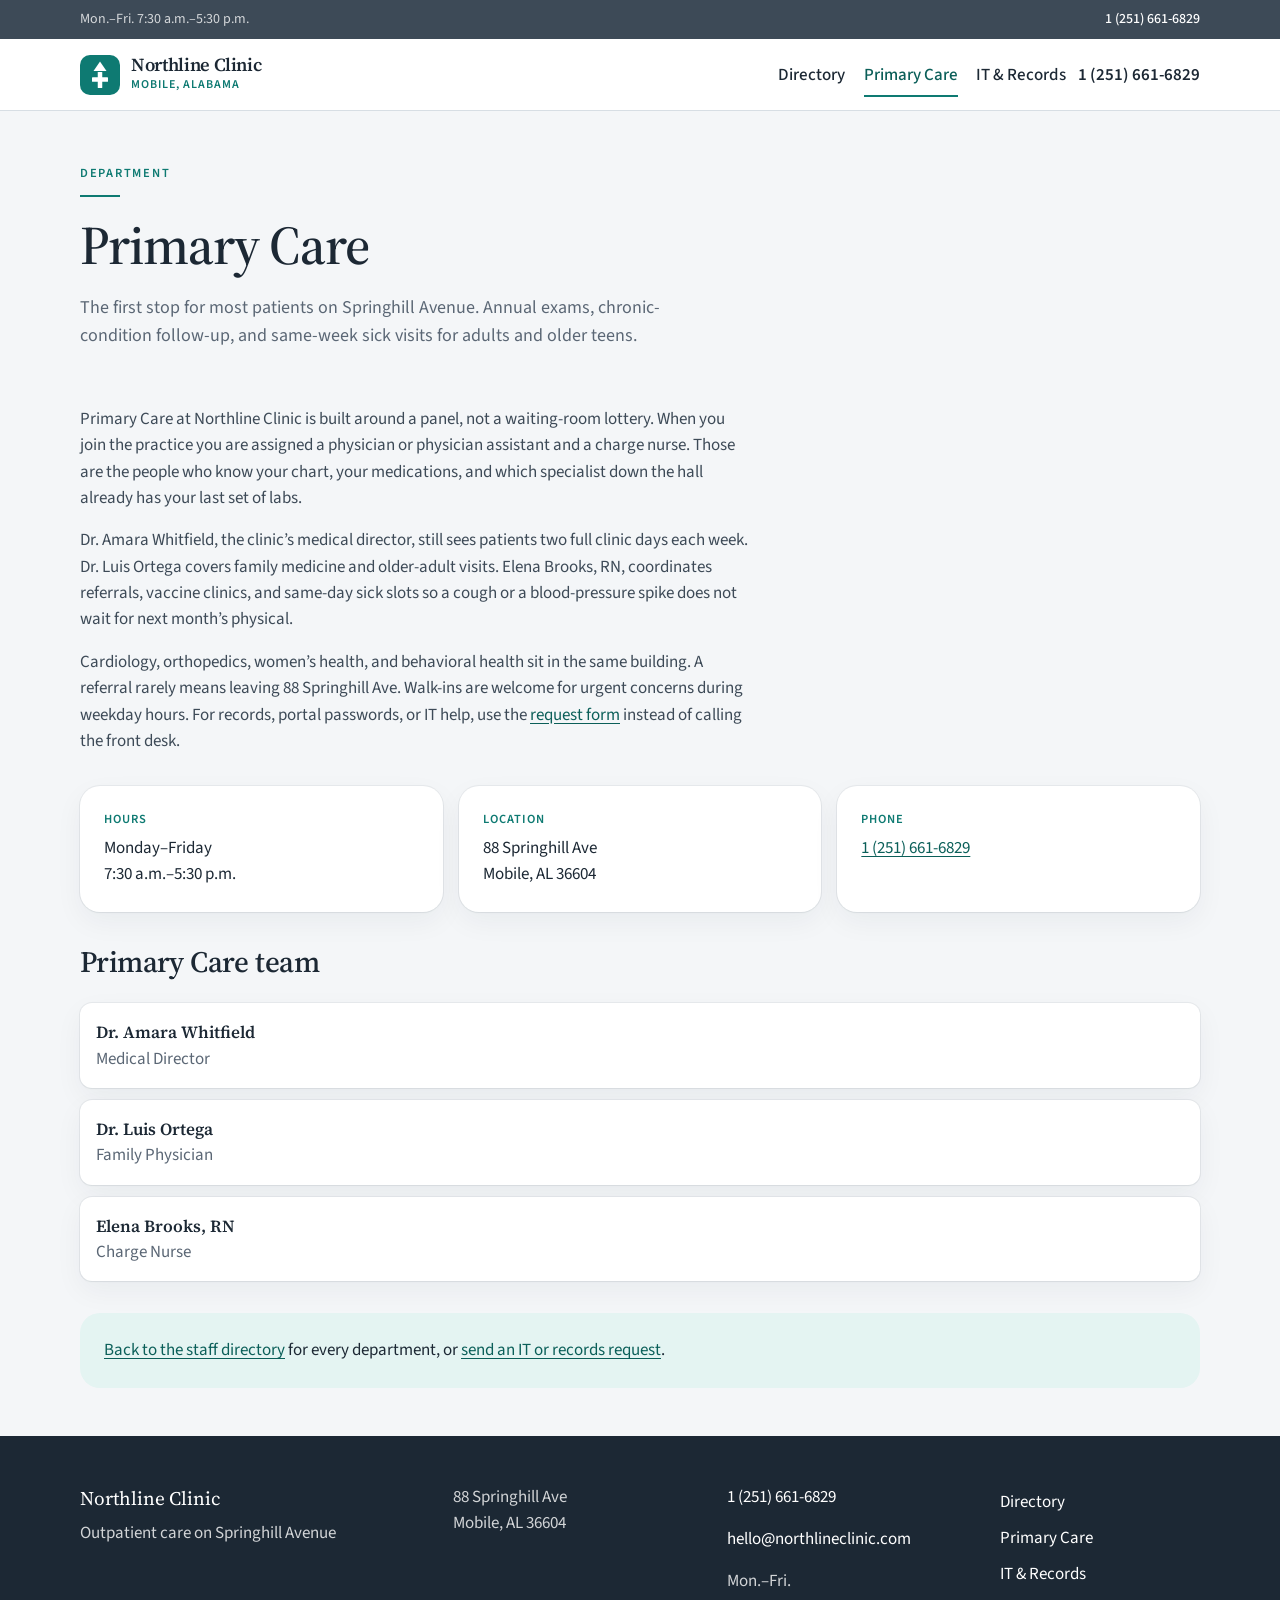
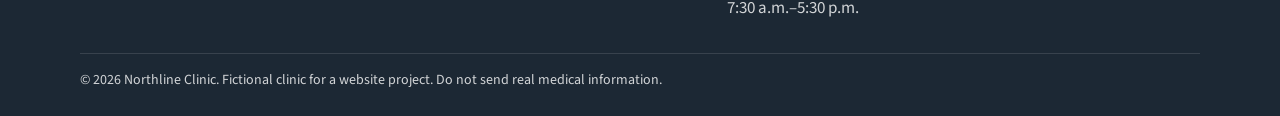
==== department.html @ c56d9030 "Add Northline Clinic static site" ====
<!DOCTYPE html>
<html lang="en">
<head>
  <meta charset="utf-8">
  <meta name="viewport" content="width=device-width, initial-scale=1">
  <title>Primary Care | Northline Clinic</title>
  <meta name="description" content="Primary Care at Northline Clinic in Mobile, Alabama. Annual exams, chronic care, and same-week sick visits at 88 Springhill Ave.">
  <link rel="icon" href="favicon.svg" type="image/svg+xml">
  <link rel="preconnect" href="https://fonts.googleapis.com">
  <link rel="preconnect" href="https://fonts.gstatic.com" crossorigin>
  <link href="https://fonts.googleapis.com/css2?family=Source+Sans+3:ital,wght@0,400;0,500;0,600;1,400&family=Source+Serif+4:opsz,wght@8..60,500;8..60,600&display=swap" rel="stylesheet">
  <link rel="stylesheet" href="css/styles.css">
</head>
<body>
  <a class="skip-link" href="#main">Skip to content</a>

  <div class="topbar">
    <div class="wrap">
      <span class="topbar-extra">Mon.–Fri. 7:30 a.m.–5:30 p.m.</span>
      <a href="tel:+12516616829">1 (251) 661-6829</a>
    </div>
  </div>

  <header class="site-header">
    <div class="wrap header-inner">
      <a class="logo" href="index.html">
        <svg class="logo-mark" viewBox="0 0 40 40" aria-hidden="true" focusable="false">
          <rect width="40" height="40" rx="10" fill="#0e7a72"/>
          <path fill="#fff" d="M20 6.5 26.5 16h-13L20 6.5z"/>
          <rect x="17.75" y="17" width="4.5" height="16" rx="0.6" fill="#fff"/>
          <rect x="12" y="22.25" width="16" height="4.5" rx="0.6" fill="#fff"/>
        </svg>
        <span class="logo-text">
          <span class="logo-name">Northline Clinic</span>
          <span class="logo-place">Mobile, Alabama</span>
        </span>
      </a>
      <button class="menu-button" type="button" aria-expanded="false" aria-controls="site-nav">Menu</button>
      <nav id="site-nav" class="site-nav" aria-label="Primary">
        <ul>
          <li><a href="index.html">Directory</a></li>
          <li><a href="department.html" class="is-current" aria-current="page">Primary Care</a></li>
          <li><a href="request.html">IT & Records</a></li>
        </ul>
      </nav>
      <a class="header-phone" href="tel:+12516616829">1 (251) 661-6829</a>
    </div>
  </header>

  <main id="main">
    <section class="page-hero">
      <div class="wrap">
        <p class="kicker">Department</p>
        <h1>Primary Care</h1>
        <p class="lede">The first stop for most patients on Springhill Avenue. Annual exams, chronic-condition follow-up, and same-week sick visits for adults and older teens.</p>
      </div>
    </section>

    <section class="section">
      <div class="wrap">
        <div class="prose">
          <p>Primary Care at Northline Clinic is built around a panel, not a waiting-room lottery. When you join the practice you are assigned a physician or physician assistant and a charge nurse. Those are the people who know your chart, your medications, and which specialist down the hall already has your last set of labs.</p>
          <p>Dr. Amara Whitfield, the clinic’s medical director, still sees patients two full clinic days each week. Dr. Luis Ortega covers family medicine and older-adult visits. Elena Brooks, RN, coordinates referrals, vaccine clinics, and same-day sick slots so a cough or a blood-pressure spike does not wait for next month’s physical.</p>
          <p>Cardiology, orthopedics, women’s health, and behavioral health sit in the same building. A referral rarely means leaving 88 Springhill Ave. Walk-ins are welcome for urgent concerns during weekday hours. For records, portal passwords, or IT help, use the <a href="request.html">request form</a> instead of calling the front desk.</p>
        </div>

        <ul class="fact-grid">
          <li class="fact">
            <span class="fact-label">Hours</span>
            <p>Monday–Friday<br>7:30 a.m.–5:30 p.m.</p>
          </li>
          <li class="fact">
            <span class="fact-label">Location</span>
            <address>
              88 Springhill Ave<br>
              Mobile, AL 36604
            </address>
          </li>
          <li class="fact">
            <span class="fact-label">Phone</span>
            <p><a href="tel:+12516616829">1 (251) 661-6829</a></p>
          </li>
        </ul>

        <h2>Primary Care team</h2>
        <ul class="roster">
          <li>
            <strong>Dr. Amara Whitfield</strong>
            <span class="muted">Medical Director</span>
          </li>
          <li>
            <strong>Dr. Luis Ortega</strong>
            <span class="muted">Family Physician</span>
          </li>
          <li>
            <strong>Elena Brooks, RN</strong>
            <span class="muted">Charge Nurse</span>
          </li>
        </ul>

        <div class="notice">
          <p><a href="index.html">Back to the staff directory</a> for every department, or <a href="request.html">send an IT or records request</a>.</p>
        </div>
      </div>
    </section>
  </main>

  <footer class="site-footer">
    <div class="wrap footer-grid">
      <div>
        <p class="footer-name">Northline Clinic</p>
        <p>Outpatient care on Springhill Avenue</p>
      </div>
      <div>
        <address>
          88 Springhill Ave<br>
          Mobile, AL 36604
        </address>
      </div>
      <div>
        <p><a href="tel:+12516616829">1 (251) 661-6829</a></p>
        <p><a href="mailto:hello@northlineclinic.com">hello@northlineclinic.com</a></p>
        <p>Mon.–Fri.<br>7:30 a.m.–5:30 p.m.</p>
      </div>
      <div>
        <ul class="footer-nav">
          <li><a href="index.html">Directory</a></li>
          <li><a href="department.html">Primary Care</a></li>
          <li><a href="request.html">IT & Records</a></li>
        </ul>
      </div>
    </div>
    <div class="wrap footer-copy">
      <p>© <span id="year">2026</span> Northline Clinic. Fictional clinic for a website project. Do not send real medical information.</p>
    </div>
  </footer>

  <script src="js/main.js"></script>
</body>
</html>
---- css/styles.css ----
/* Northline Clinic
   One stylesheet for every page.
   Palette: white, slate gray, one teal accent.
   Mobile first: the phone layout is the default. Wider rules come later. */

:root {
  --white: #ffffff;
  --paper: #f4f6f8;
  --ink: #1c2834;
  --slate: #3d4a57;
  --muted: #5b6775;
  --line: #d7dee4;
  --teal: #0e7a72;
  --teal-deep: #0b5f59;
  --teal-soft: #e4f4f2;
  --danger-bg: #f8eceb;
  --danger: #8a2f2a;

  --font-display: "Source Serif 4", "Times New Roman", Georgia, serif;
  --font-body: "Source Sans 3", "Segoe UI", sans-serif;

  --space-1: 0.25rem;
  --space-2: 0.5rem;
  --space-3: 0.75rem;
  --space-4: 1rem;
  --space-5: 1.5rem;
  --space-6: 2rem;
  --space-7: 3rem;
  --space-8: 4.5rem;

  --radius-sm: 6px;
  --radius-md: 10px;
  --radius-lg: 20px;

  --wrap: 70rem;

  --shadow:
    0 0 0 1px rgba(28, 40, 52, 0.06),
    0 1px 2px rgba(28, 40, 52, 0.04),
    0 10px 28px rgba(28, 40, 52, 0.05);
  --shadow-hover:
    0 0 0 1px rgba(14, 122, 114, 0.18),
    0 2px 4px rgba(28, 40, 52, 0.05),
    0 14px 32px rgba(28, 40, 52, 0.08);

  --motion-fast: 150ms;
  --motion-med: 250ms;
  --ease: cubic-bezier(0.22, 1, 0.36, 1);
}

/* ---------- Base ---------- */

*,
*::before,
*::after {
  box-sizing: border-box;
}

html {
  -webkit-text-size-adjust: 100%;
  scroll-behavior: smooth;
  -webkit-font-smoothing: antialiased;
  -moz-osx-font-smoothing: grayscale;
}

body {
  margin: 0;
  min-height: 100vh;
  display: flex;
  flex-direction: column;
  font-family: var(--font-body);
  font-size: 1.0625rem;
  line-height: 1.55;
  color: var(--ink);
  background: var(--paper);
}

main {
  flex: 1;
}

img,
svg {
  display: block;
  max-width: 100%;
}

h1,
h2,
h3 {
  font-family: var(--font-display);
  font-weight: 550;
  line-height: 1.2;
  letter-spacing: -0.02em;
  text-wrap: balance;
  color: var(--ink);
}

h1 {
  font-size: clamp(2rem, 1.3rem + 3.2vw, 3.4rem);
  margin: 0 0 var(--space-4);
}

h2 {
  font-size: clamp(1.4rem, 1.15rem + 1.2vw, 1.85rem);
  margin: 0 0 var(--space-3);
}

h3 {
  font-size: 1.15rem;
  margin: 0 0 var(--space-2);
}

p {
  margin: 0 0 var(--space-4);
  text-wrap: pretty;
}

p:last-child {
  margin-bottom: 0;
}

a {
  color: var(--teal-deep);
  text-underline-offset: 0.18em;
}

a:hover {
  color: var(--teal);
}

:focus-visible {
  outline: 2px solid var(--teal);
  outline-offset: 3px;
}

ul,
ol {
  margin: 0;
  padding: 0;
}

button,
[role="button"] {
  cursor: pointer;
}

.wrap {
  width: min(100% - 2rem, var(--wrap));
  margin-inline: auto;
}

.muted {
  color: var(--muted);
}

.visually-hidden {
  position: absolute;
  width: 1px;
  height: 1px;
  padding: 0;
  margin: -1px;
  overflow: hidden;
  clip: rect(0, 0, 0, 0);
  white-space: nowrap;
  border: 0;
}

.lede {
  font-size: 1.125rem;
  max-width: 40rem;
  color: var(--muted);
}

.skip-link {
  position: absolute;
  left: 0.75rem;
  top: -3rem;
  z-index: 20;
  padding: 0.6rem 0.9rem;
  background: var(--teal);
  color: var(--white);
  text-decoration: none;
}

.skip-link:focus {
  top: 0.75rem;
  color: var(--white);
}

/* ---------- Top bar ---------- */

.topbar {
  background: var(--slate);
  color: var(--white);
  font-size: 0.875rem;
}

.topbar .wrap {
  display: flex;
  flex-wrap: wrap;
  gap: 0.35rem 1.25rem;
  justify-content: space-between;
  padding-block: 0.55rem;
}

.topbar a {
  color: var(--white);
  text-decoration: none;
  font-weight: 500;
}

.topbar a:hover {
  color: var(--teal-soft);
}

.topbar-extra {
  color: rgba(255, 255, 255, 0.78);
}

/* ---------- Header / nav ---------- */

.site-header {
  background: var(--white);
  border-bottom: 1px solid var(--line);
}

.header-inner {
  display: flex;
  flex-wrap: wrap;
  align-items: center;
  gap: var(--space-3);
  padding-block: 0.85rem;
}

.logo {
  display: flex;
  align-items: center;
  gap: 0.7rem;
  margin-right: auto;
  text-decoration: none;
  color: var(--ink);
  min-height: 44px;
}

.logo:hover {
  color: var(--ink);
}

.logo-mark {
  width: 40px;
  height: 40px;
  flex-shrink: 0;
}

.logo-text {
  display: flex;
  flex-direction: column;
  gap: 0.1rem;
}

.logo-name {
  font-family: var(--font-display);
  font-size: 1.15rem;
  font-weight: 600;
  letter-spacing: -0.02em;
  line-height: 1.1;
}

.logo-place {
  font-size: 0.75rem;
  letter-spacing: 0.08em;
  text-transform: uppercase;
  color: var(--teal);
  font-weight: 600;
}

.menu-button {
  min-height: 44px;
  min-width: 44px;
  padding: 0.5rem 0.9rem;
  border: 1px solid var(--line);
  border-radius: var(--radius-sm);
  background: var(--white);
  color: var(--ink);
  font: inherit;
  font-size: 0.9rem;
  font-weight: 600;
}

.menu-button:hover {
  border-color: var(--teal);
  color: var(--teal-deep);
}

.site-nav {
  display: none;
  flex-basis: 100%;
}

.site-nav.is-open {
  display: block;
}

.site-nav ul {
  list-style: none;
  display: flex;
  flex-direction: column;
}

.site-nav a {
  display: flex;
  align-items: center;
  min-height: 44px;
  padding: 0.35rem 0;
  text-decoration: none;
  font-weight: 500;
  color: var(--ink);
  border-bottom: 1px solid var(--line);
}

.site-nav a:hover,
.site-nav a.is-current {
  color: var(--teal-deep);
}

.site-nav a.is-current {
  box-shadow: inset 0 -2px 0 var(--teal);
}

.header-phone {
  display: none;
}

/* ---------- Buttons ---------- */

.btn-row {
  display: flex;
  flex-wrap: wrap;
  gap: 0.75rem;
  margin-top: var(--space-5);
}

.btn {
  display: inline-flex;
  align-items: center;
  justify-content: center;
  min-height: 44px;
  padding: 0.7rem 1.2rem;
  border: 0;
  border-radius: var(--radius-sm);
  font: inherit;
  font-weight: 600;
  text-decoration: none;
  transition:
    background-color var(--motion-fast) var(--ease),
    color var(--motion-fast) var(--ease),
    box-shadow var(--motion-fast) var(--ease),
    transform var(--motion-fast) var(--ease);
}

.btn:active {
  transform: scale(0.98);
}

.btn-primary {
  background: var(--teal);
  color: var(--white);
}

.btn-primary:hover {
  background: var(--teal-deep);
  color: var(--white);
}

.btn-ghost {
  background: transparent;
  color: var(--teal-deep);
  box-shadow: inset 0 0 0 1px var(--teal);
}

.btn-ghost:hover {
  background: var(--teal);
  color: var(--white);
}

/* ---------- Page intro ---------- */

.page-hero {
  padding-top: var(--space-7);
  padding-bottom: var(--space-5);
}

.kicker {
  display: inline-block;
  margin-bottom: var(--space-4);
  font-size: 0.78rem;
  font-weight: 600;
  letter-spacing: 0.14em;
  text-transform: uppercase;
  color: var(--teal);
}

.kicker::after {
  content: "";
  display: block;
  width: 2.5rem;
  height: 2px;
  margin-top: 0.7rem;
  background: var(--teal);
}

.section {
  padding: var(--space-6) 0 var(--space-7);
}

.section-head {
  display: flex;
  flex-direction: column;
  gap: var(--space-4);
  margin-bottom: var(--space-6);
}

.search-panel {
  display: flex;
  flex-direction: column;
  gap: var(--space-2);
}

.search-panel label {
  font-weight: 600;
  color: var(--ink);
}

.search-panel input {
  width: 100%;
  min-height: 44px;
  padding: 0.65rem 0.9rem;
  border: 1px solid var(--line);
  border-radius: var(--radius-md);
  background: var(--white);
  color: var(--ink);
  font: inherit;
}

.search-panel input:focus {
  outline: 2px solid var(--teal);
  outline-offset: 1px;
  border-color: var(--teal);
}

.search-status {
  margin: 0;
  font-size: 0.95rem;
  color: var(--muted);
}

/* ---------- Staff directory ---------- */

.staff-grid {
  list-style: none;
  display: grid;
  gap: var(--space-4);
}

.staff-card {
  display: grid;
  grid-template-columns: auto 1fr;
  gap: var(--space-4);
  align-items: start;
  padding: var(--space-5);
  background: var(--white);
  border-radius: var(--radius-lg);
  box-shadow: var(--shadow);
  transition: box-shadow var(--motion-fast) var(--ease);
}

.staff-card:hover {
  box-shadow: var(--shadow-hover);
}

.staff-card[hidden] {
  display: none;
}

.staff-mark {
  display: flex;
  align-items: center;
  justify-content: center;
  width: 3.25rem;
  height: 3.25rem;
  border-radius: 999px;
  background: var(--teal-soft);
  color: var(--teal-deep);
  font-family: var(--font-display);
  font-size: 1rem;
  font-weight: 600;
  letter-spacing: 0.02em;
}

.staff-name {
  margin: 0 0 0.2rem;
  font-size: 1.15rem;
}

.staff-title {
  margin: 0 0 var(--space-3);
  color: var(--muted);
}

.staff-dept {
  display: inline-flex;
  align-items: center;
  min-height: 1.75rem;
  padding: 0.15rem 0.6rem;
  border-radius: 999px;
  background: var(--paper);
  color: var(--slate);
  font-size: 0.8rem;
  font-weight: 600;
  letter-spacing: 0.04em;
  text-decoration: none;
}

a.staff-dept:hover {
  background: var(--teal-soft);
  color: var(--teal-deep);
}

.empty-state {
  padding: var(--space-6);
  background: var(--white);
  border-radius: var(--radius-lg);
  box-shadow: var(--shadow);
  color: var(--muted);
}

.empty-state[hidden] {
  display: none;
}

/* ---------- Department ---------- */

.prose {
  max-width: 42rem;
}

.prose p {
  color: var(--slate);
}

.fact-grid {
  list-style: none;
  display: grid;
  gap: var(--space-4);
  margin: var(--space-6) 0;
}

.fact {
  padding: var(--space-5);
  background: var(--white);
  border-radius: var(--radius-lg);
  box-shadow: var(--shadow);
}

.fact-label {
  display: block;
  margin-bottom: 0.35rem;
  font-size: 0.78rem;
  font-weight: 600;
  letter-spacing: 0.08em;
  text-transform: uppercase;
  color: var(--teal);
}

.roster {
  list-style: none;
  display: grid;
  gap: var(--space-3);
  margin-top: var(--space-5);
}

.roster li {
  padding: var(--space-4);
  background: var(--white);
  border-radius: calc(var(--radius-lg) - 8px);
  box-shadow: var(--shadow);
}

.roster strong {
  display: block;
  font-family: var(--font-display);
  font-weight: 600;
}

.notice {
  margin-top: var(--space-6);
  padding: var(--space-5);
  background: var(--teal-soft);
  border-radius: var(--radius-lg);
}

/* ---------- Request form ---------- */

.contact-layout {
  display: grid;
  gap: var(--space-6);
}

.contact-aside {
  padding: var(--space-5);
  background: var(--slate);
  color: rgba(255, 255, 255, 0.88);
  border-radius: var(--radius-lg);
}

.contact-aside h2 {
  color: var(--white);
}

.contact-aside a {
  color: var(--white);
}

.contact-aside a:hover {
  color: var(--teal-soft);
}

.contact-aside p,
.contact-aside address {
  font-style: normal;
  color: rgba(255, 255, 255, 0.84);
}

.contact-label {
  display: block;
  margin-bottom: 0.2rem;
  font-size: 0.78rem;
  font-weight: 600;
  letter-spacing: 0.08em;
  text-transform: uppercase;
  color: #9fd8d2;
}

.contact-aside .stack + .stack {
  margin-top: var(--space-5);
  padding-top: var(--space-5);
  border-top: 1px solid rgba(255, 255, 255, 0.14);
}

.field {
  margin-bottom: var(--space-4);
}

.field label {
  display: block;
  margin-bottom: 0.35rem;
  font-weight: 600;
  color: var(--ink);
}

.req {
  color: var(--teal);
  font-weight: 500;
}

.field input,
.field select,
.field textarea {
  width: 100%;
  min-height: 44px;
  padding: 0.6rem 0.75rem;
  border: 1px solid var(--line);
  border-radius: var(--radius-md);
  background: var(--white);
  color: var(--ink);
  font: inherit;
}

.field textarea {
  min-height: 8.5rem;
  resize: vertical;
}

.field input:focus,
.field select:focus,
.field textarea:focus {
  outline: 2px solid var(--teal);
  outline-offset: 1px;
  border-color: var(--teal);
}

.form-error {
  margin-bottom: var(--space-4);
  padding: 0.75rem 0.9rem;
  border-radius: var(--radius-md);
  background: var(--danger-bg);
  color: var(--danger);
  font-weight: 500;
}

.form-thanks {
  padding: var(--space-6);
  background: var(--white);
  border-radius: var(--radius-lg);
  box-shadow: var(--shadow);
}

.form-thanks[hidden],
form[hidden] {
  display: none;
}

.form-note {
  margin-top: var(--space-4);
  font-size: 0.95rem;
  color: var(--muted);
}

/* ---------- Footer ---------- */

.site-footer {
  background: var(--ink);
  color: rgba(255, 255, 255, 0.8);
  margin-top: auto;
  padding: var(--space-7) 0 var(--space-5);
}

.footer-name {
  font-family: var(--font-display);
  font-size: 1.2rem;
  color: var(--white);
  margin-bottom: 0.4rem;
}

.site-footer a {
  color: var(--white);
  text-decoration: none;
}

.site-footer a:hover {
  color: #9fd8d2;
}

.footer-grid {
  display: grid;
  gap: var(--space-5);
}

.footer-nav {
  list-style: none;
}

.footer-nav a {
  display: inline-flex;
  align-items: center;
  min-height: 36px;
}

.footer-copy {
  margin-top: var(--space-6);
  padding-top: var(--space-4);
  border-top: 1px solid rgba(255, 255, 255, 0.12);
  font-size: 0.875rem;
}

address {
  font-style: normal;
}

/* ---------- Wider screens ---------- */

@media (min-width: 720px) {
  .menu-button {
    display: none;
  }

  .site-nav {
    display: block;
    flex-basis: auto;
  }

  .site-nav ul {
    flex-direction: row;
    gap: 0.25rem 1.15rem;
  }

  .site-nav a {
    border-bottom: 0;
    padding: 0.2rem 0;
  }

  .header-phone {
    display: inline-flex;
    align-items: center;
    min-height: 44px;
    font-weight: 600;
    text-decoration: none;
    color: var(--ink);
  }

  .header-phone:hover {
    color: var(--teal);
  }

  .section-head {
    flex-direction: row;
    justify-content: space-between;
    align-items: end;
  }

  .search-panel {
    min-width: 18rem;
  }

  .staff-grid {
    grid-template-columns: repeat(2, 1fr);
  }

  .fact-grid {
    grid-template-columns: repeat(3, 1fr);
  }

  .contact-layout {
    grid-template-columns: 1.4fr 0.9fr;
    align-items: start;
  }

  .footer-grid {
    grid-template-columns: 1.4fr 1fr 1fr 0.8fr;
  }
}

@media (min-width: 960px) {
  .wrap {
    width: min(100% - 3rem, var(--wrap));
  }

  .staff-grid {
    grid-template-columns: repeat(3, 1fr);
  }
}

@media (prefers-reduced-motion: reduce) {
  html {
    scroll-behavior: auto;
  }

  *,
  *::before,
  *::after {
    animation-duration: 0.01ms !important;
    animation-iteration-count: 1 !important;
    transition-duration: 0.01ms !important;
  }

  .btn:active {
    transform: none;
  }
}
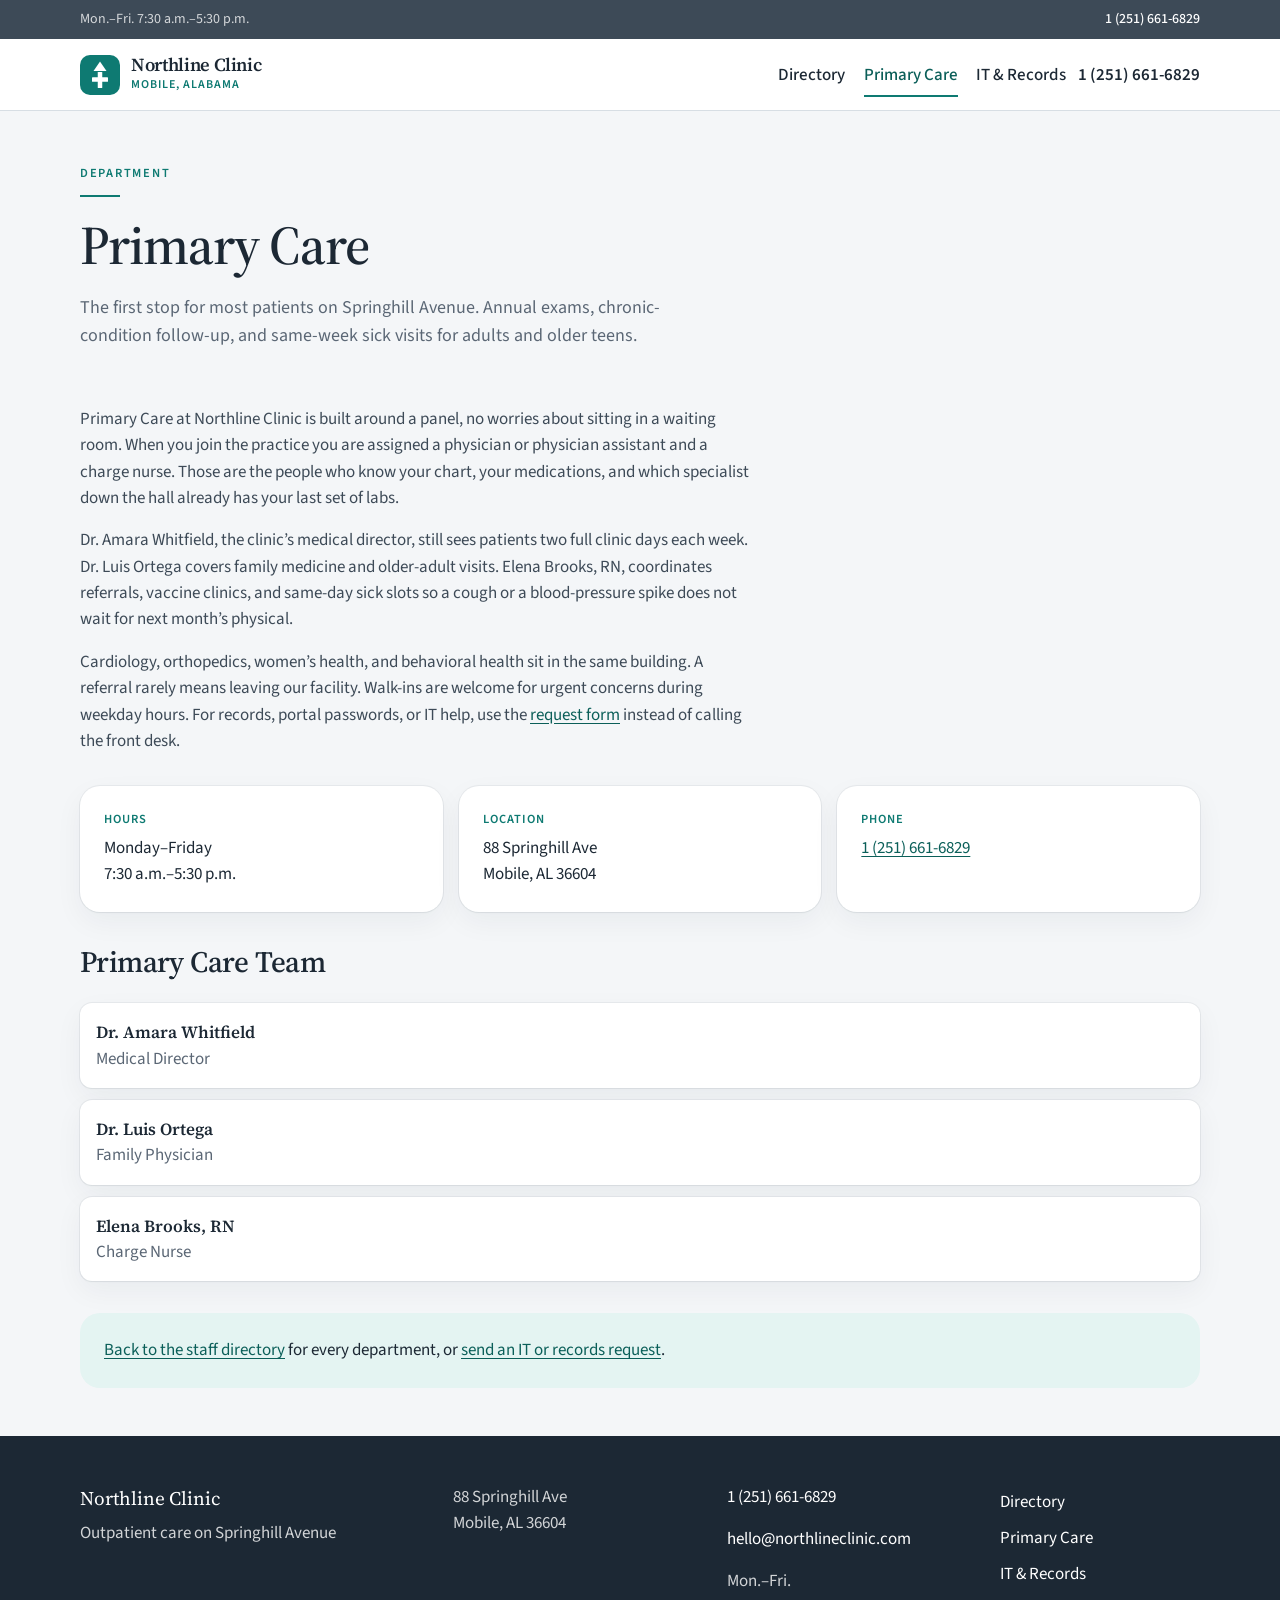
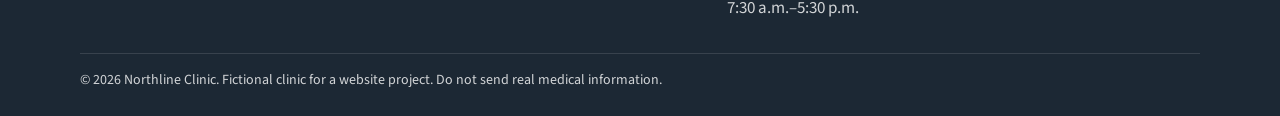
==== commit e5c51f9f: "Revise text for clarity and consistency in department.html" ====
--- a/department.html
+++ b/department.html
@@ -59,9 +59,9 @@
     <section class="section">
       <div class="wrap">
         <div class="prose">
-          <p>Primary Care at Northline Clinic is built around a panel, not a waiting-room lottery. When you join the practice you are assigned a physician or physician assistant and a charge nurse. Those are the people who know your chart, your medications, and which specialist down the hall already has your last set of labs.</p>
+          <p>Primary Care at Northline Clinic is built around a panel, no worries about sitting in a waiting room. When you join the practice you are assigned a physician or physician assistant and a charge nurse. Those are the people who know your chart, your medications, and which specialist down the hall already has your last set of labs.</p>
           <p>Dr. Amara Whitfield, the clinic’s medical director, still sees patients two full clinic days each week. Dr. Luis Ortega covers family medicine and older-adult visits. Elena Brooks, RN, coordinates referrals, vaccine clinics, and same-day sick slots so a cough or a blood-pressure spike does not wait for next month’s physical.</p>
-          <p>Cardiology, orthopedics, women’s health, and behavioral health sit in the same building. A referral rarely means leaving 88 Springhill Ave. Walk-ins are welcome for urgent concerns during weekday hours. For records, portal passwords, or IT help, use the <a href="request.html">request form</a> instead of calling the front desk.</p>
+          <p>Cardiology, orthopedics, women’s health, and behavioral health sit in the same building. A referral rarely means leaving our facility. Walk-ins are welcome for urgent concerns during weekday hours. For records, portal passwords, or IT help, use the <a href="request.html">request form</a> instead of calling the front desk.</p>
         </div>
 
         <ul class="fact-grid">
@@ -82,7 +82,7 @@
           </li>
         </ul>
 
-        <h2>Primary Care team</h2>
+        <h2>Primary Care Team</h2>
         <ul class="roster">
           <li>
             <strong>Dr. Amara Whitfield</strong>
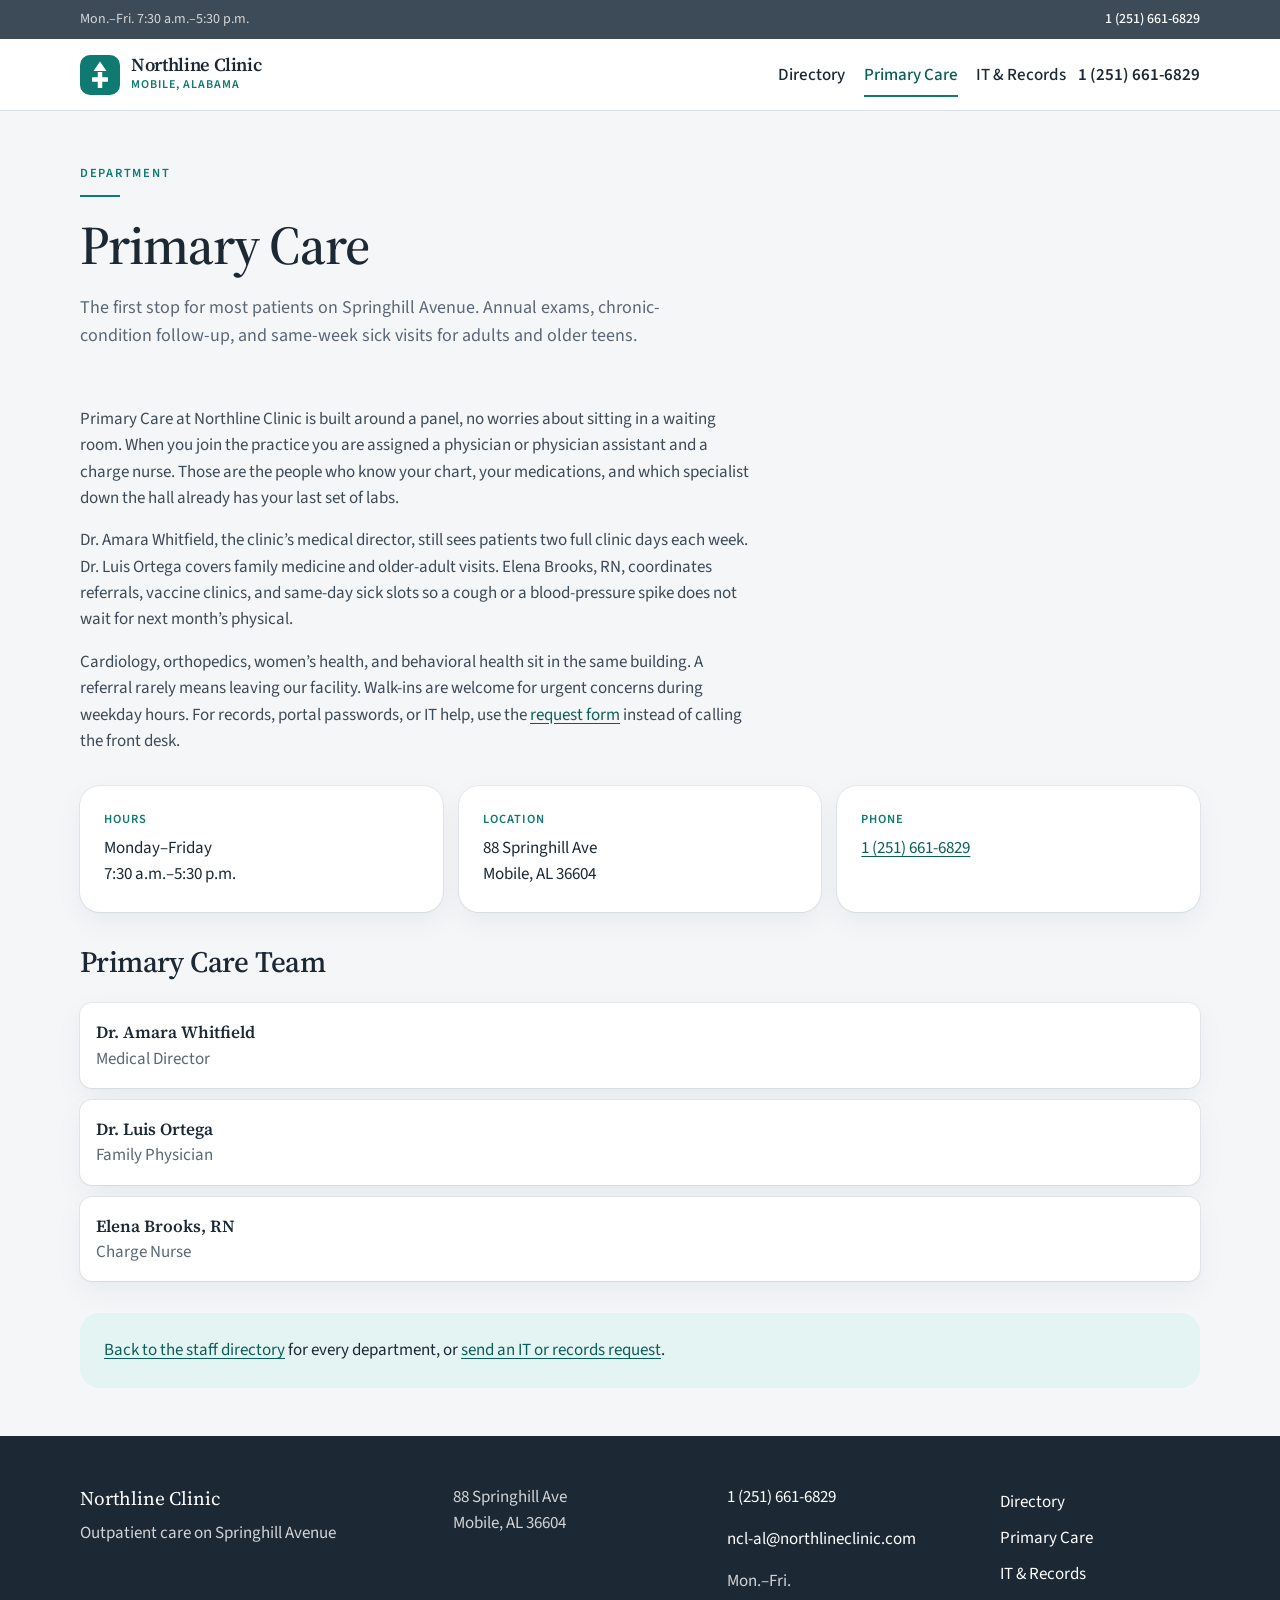
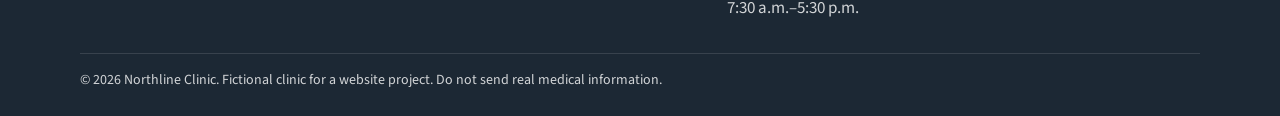
==== commit 0baedde3: "Change clinic email to ncl-al@northlineclinic.com" ====
--- a/department.html
+++ b/department.html
@@ -119,7 +119,7 @@
       </div>
       <div>
         <p><a href="tel:+12516616829">1 (251) 661-6829</a></p>
-        <p><a href="mailto:hello@northlineclinic.com">hello@northlineclinic.com</a></p>
+        <p><a href="mailto:ncl-al@northlineclinic.com">ncl-al@northlineclinic.com</a></p>
         <p>Mon.–Fri.<br>7:30 a.m.–5:30 p.m.</p>
       </div>
       <div>
